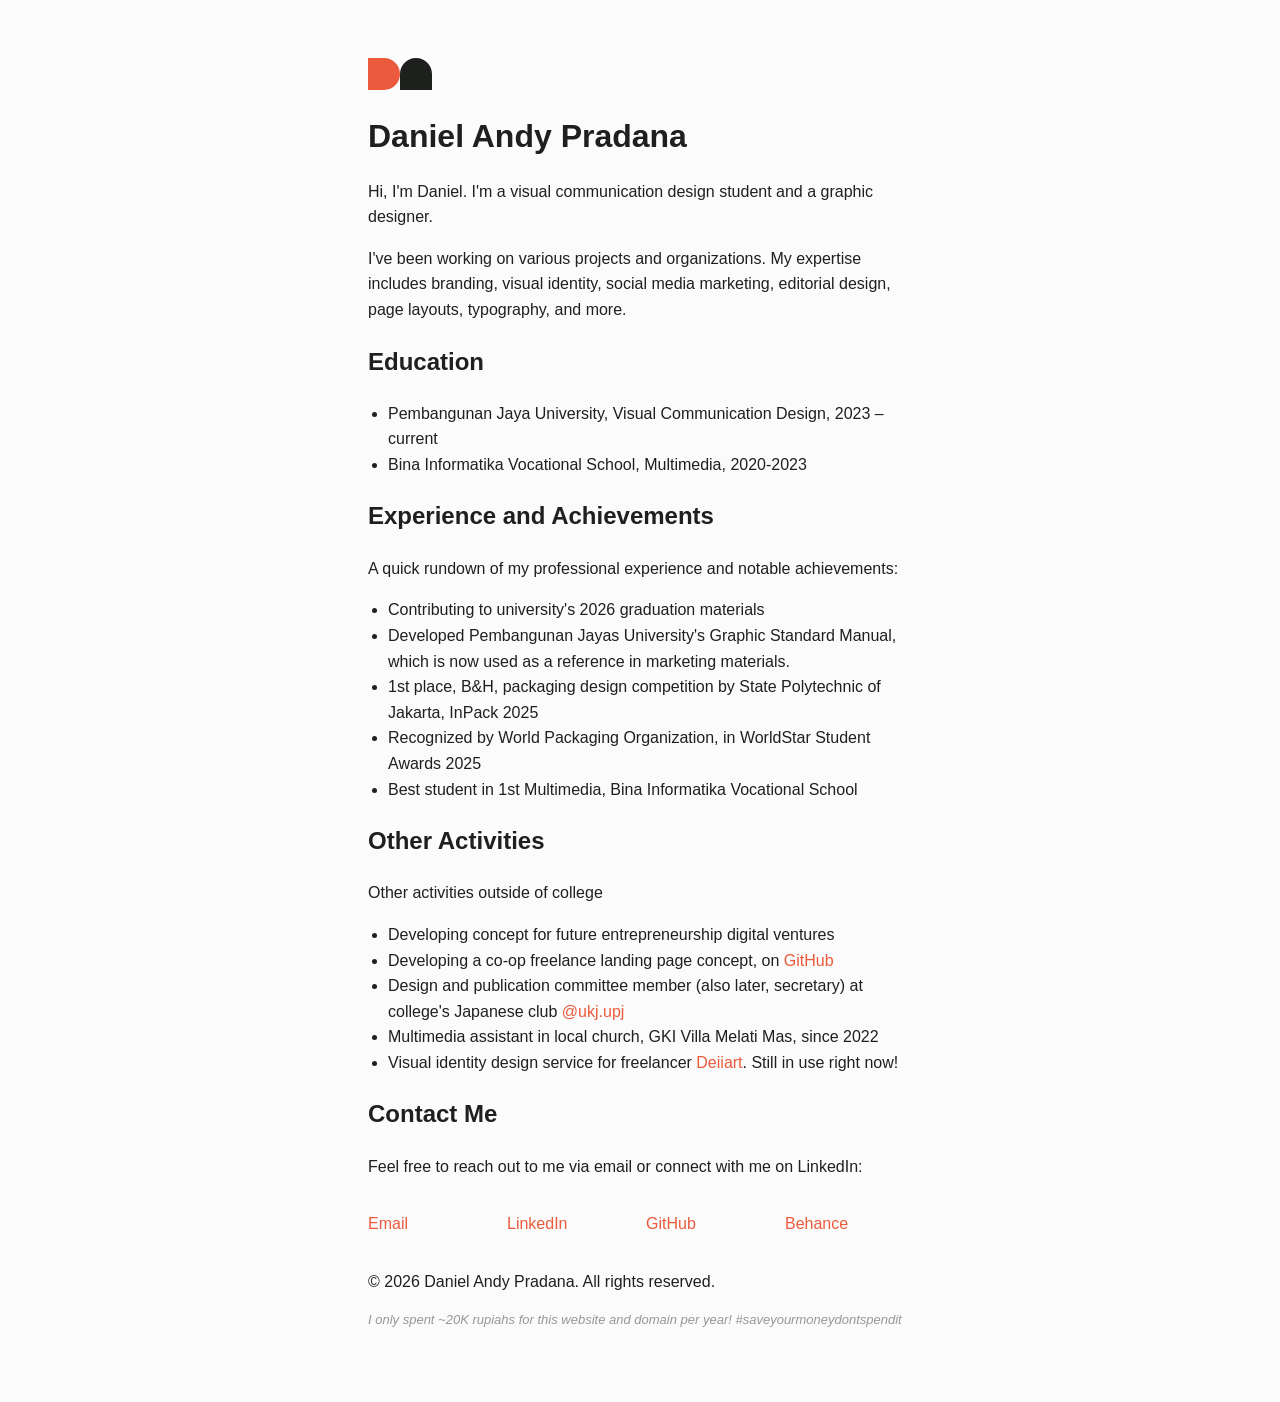
==== index.html @ 3da4eabd "Fix icon" ====
<!DOCTYPE html>
<html lang="en">
<head>
    <meta charset="UTF-8">
    <meta name="viewport" content="width=device-width, initial-scale=1.0">
    <title>Daniel Andy Pradana</title>
    <link rel="stylesheet" href="styles.css">
    <link rel="preconnect" href="fonts.upset.dev">
    <link href="https://fonts.upset.dev/css2?family=Inter:ital,opsz,wght@0,14..32,100..900;1,14..32,100..900&display=swap" rel="stylesheet">
    <link rel="icon" href="assets/Icon-circle-white-colored.svg" type="image/svg+xml">
</head>
<body>
    <header>
        <img src="assets/Minimal-colored.svg" class="logo logo-colored" alt="Logo">
        <img src="assets/Minimal-white.svg" class="logo logo-white" alt="Logo">
        <h1>Daniel Andy Pradana</h1>
        <p>Hi, I'm Daniel. I'm a visual communication design student and a graphic designer.</p>
        <p>I've been working on various projects and organizations. My expertise includes branding, visual identity, social media marketing, editorial design, page layouts, typography, and more.</p>
    </header>
  <main>
    <section id="education">
        <h2>Education</h2>
        <ul>
            <li>Pembangunan Jaya University, Visual Communication Design, 2023 – current</li>
            <li>Bina Informatika Vocational School, Multimedia, 2020-2023</li>
        </ul>
    </section>
    <section id="experience">
        <h2>Experience and Achievements</h2>
        <p>A quick rundown of my professional experience and notable achievements:</p>
        <ul>
            <li>Contributing to university's 2026 graduation materials</li>
            <li>Developed Pembangunan Jayas University's Graphic Standard Manual, which is now used as a reference in marketing materials.</li>
            <li>1st place, B&H, packaging design competition by State Polytechnic of Jakarta, InPack 2025</li>
            <li>Recognized by World Packaging Organization, in WorldStar Student Awards 2025</li>
            <li>Best student in 1st Multimedia, Bina Informatika Vocational School</li>
        </ul>
    </section>
    <section id="other-activities">
        <h2>Other Activities</h2>
        <p>Other activities outside of college</p>
        <ul>
            <li>Developing concept for future entrepreneurship digital ventures</li>
            <li>Developing a co-op freelance landing page concept, on <a href="https://github.com/danielandy/deiiart" target="_blank">GitHub</a></li>
            <li>Design and publication committee member (also later, secretary) at college's Japanese club <a href="https://instagram.com/ukj.upj" target="_blank">@ukj.upj</a></li>
            <li>Multimedia assistant in local church, GKI Villa Melati Mas, since 2022</li>
            <li>Visual identity design service for freelancer <a href="https://deiiart.cardd.co" target="_blank">Deiiart</a>. Still in use right now!</li>
        </ul>
    </section>
    <section id="contact">
        <h2>Contact Me</h2>
            <p>Feel free to reach out to me via email or connect with me on LinkedIn:</p>
            <div class="contact-links">
                <div id="email">
                    <p><a href="mailto:danielandy950@gmail.com">Email</a></p>
                </div>
                <div id="linkedin">
                    <p><a href="https://www.linkedin.com/in/danielanpra" target="_blank">LinkedIn</a></p>
                </div>
                <div id="github">
                    <p><a href="https://github.com/danielandy" target="_blank">GitHub</a></p>
                </div>
                <div id="Behance">
                    <p><a href="https://www.behance.net/danielpradana" target="_blank">Behance</a></p>
                </div>
            </div>
    </section>
    <footer>
        <p>&copy; 2026 Daniel Andy Pradana. All rights reserved.</p>
        <p style="font-style: italic; opacity: 45%; font-size: small;">I only spent ~20K rupiahs for this website and domain per year! #saveyourmoneydontspendit</p>
    </footer>
</body>
</html>
---- styles.css ----
html {
    max-width: 600px;
    margin: 30px auto;
    align-self: center;
    background-color: #fbfbfb;
    color: #1e201e
}

.logo {
    display: flex;
    max-height: 2rem;
    width: auto;}

header h1 {
    font-size: 2rem;
    margin-bottom: 0.5rem;
}
    
@media (prefers-color-scheme: light) {
    html {
        background-color: #fbfbfb;
        color: #1e201e
    }

    html h1, html h2, html h3 {
        color: #1e201e
    }

    .logo-colored {
        display: flex
    }

    .logo-white {
        display: none
    }
}

@media (prefers-color-scheme: dark) {
    html {
        background-color: #1e201e;
        color: #fbfbfb
    }

    html h1, html h2, html h3 {
        color: #fbfbfb
    }

    .logo-colored {
        display: none
    }

    .logo-white {
    display: flex

}
}
body {
    font-family: "Inter", "Helvetica Neue", Helvetica, Arial, sans-serif;
    line-height: 1.6;
    padding: 20px;
}
h1, h2, h3 {
    color: #333;
}
a {
    color: #eb5a3c;
    text-decoration: none;
}
a:hover {
    text-decoration: underline;
    color: #fbfbfb;
}

ul {
    list-style-type: disc;
    padding-left: 20px;
}  

.contact-links {
    display: grid; 
    gap: 0.75rem; 
    grid-template-columns: repeat(auto-fit, minmax(60px, 1fr));
}
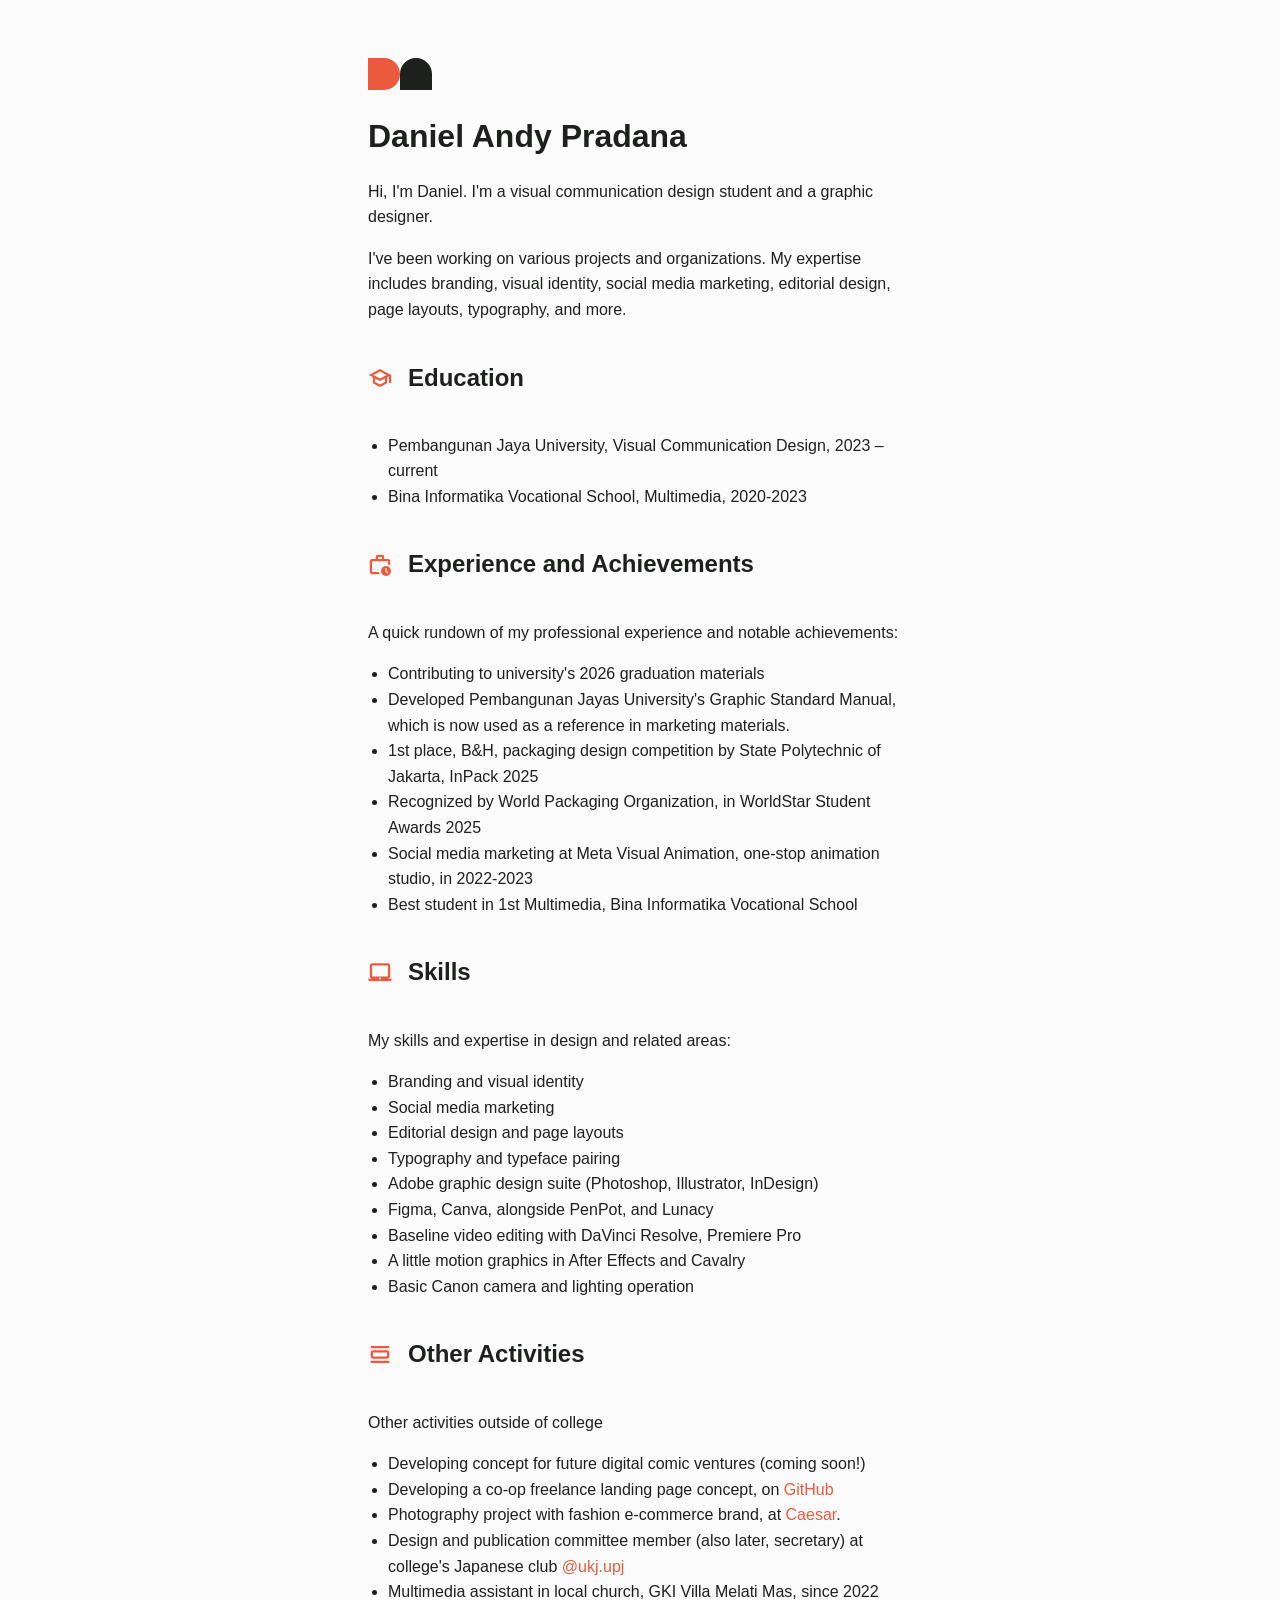
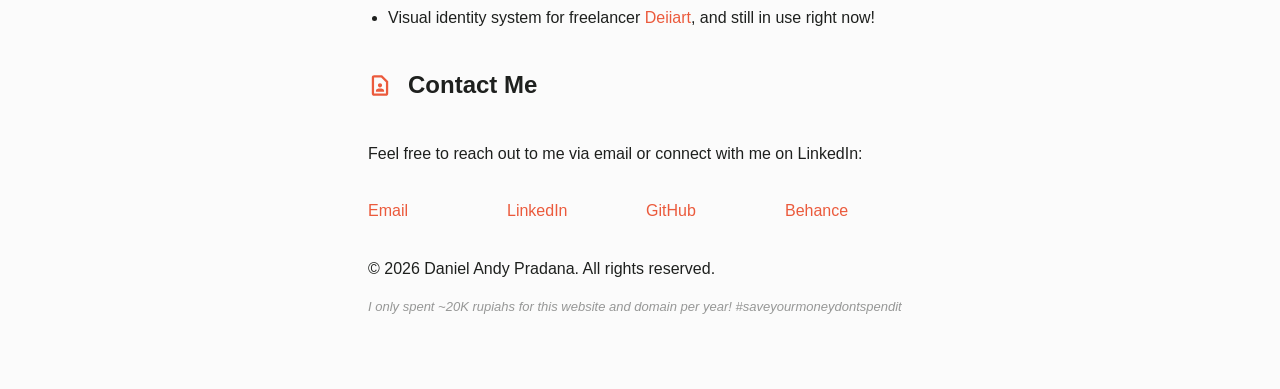
==== commit 5771545d: "add icons and skill sections" ====
--- a/index.html
+++ b/index.html
@@ -19,41 +19,73 @@
     </header>
   <main>
     <section id="education">
-        <h2>Education</h2>
+        <div class="section-header">
+            <img src="assets/icons/school.svg" alt="Education Icon" class="icon">  
+            <h2>Education</h2>
+        </div>
         <ul>
             <li>Pembangunan Jaya University, Visual Communication Design, 2023 – current</li>
             <li>Bina Informatika Vocational School, Multimedia, 2020-2023</li>
         </ul>
     </section>
     <section id="experience">
-        <h2>Experience and Achievements</h2>
+        <div class="section-header">
+            <img src="assets/icons/work_history.svg" alt="Experience Icon" class="icon">
+            <h2>Experience and Achievements</h2>
+        </div>
         <p>A quick rundown of my professional experience and notable achievements:</p>
         <ul>
             <li>Contributing to university's 2026 graduation materials</li>
             <li>Developed Pembangunan Jayas University's Graphic Standard Manual, which is now used as a reference in marketing materials.</li>
             <li>1st place, B&H, packaging design competition by State Polytechnic of Jakarta, InPack 2025</li>
             <li>Recognized by World Packaging Organization, in WorldStar Student Awards 2025</li>
+            <li>Social media marketing at Meta Visual Animation, one-stop animation studio, in 2022-2023</li>
             <li>Best student in 1st Multimedia, Bina Informatika Vocational School</li>
         </ul>
     </section>
+    <section id="skills">
+        <div class="section-header">
+            <img src="assets/icons/laptop_mac.svg" alt="Skills Icon" class="icon">
+            <h2>Skills</h2>
+        </div>
+        <p>My skills and expertise in design and related areas:</p>
+        <ul>
+            <li>Branding and visual identity</li>
+            <li>Social media marketing</li>
+            <li>Editorial design and page layouts</li>
+            <li>Typography and typeface pairing</li>
+            <li>Adobe graphic design suite (Photoshop, Illustrator, InDesign)</li>
+            <li>Figma, Canva, alongside PenPot, and Lunacy</li>
+            <li>Baseline video editing with DaVinci Resolve, Premiere Pro</li>
+            <li>A little motion graphics in After Effects and Cavalry</li>
+            <li>Basic Canon camera and lighting operation</li>
+        </ul>
+    </section>
     <section id="other-activities">
-        <h2>Other Activities</h2>
+        <div class="section-header">
+            <img src="assets/icons/view_day.svg" alt="Other Activities Icon" class="icon">
+            <h2>Other Activities</h2>
+        </div>
         <p>Other activities outside of college</p>
         <ul>
-            <li>Developing concept for future entrepreneurship digital ventures</li>
+            <li>Developing concept for future digital comic ventures (coming soon!)</li>
             <li>Developing a co-op freelance landing page concept, on <a href="https://github.com/danielandy/deiiart" target="_blank">GitHub</a></li>
+            <li>Photography project with fashion e-commerce brand, at <a href="https://www.linkedin.com/company/agencycaesar" target="_blank">Caesar</a>.</li>
             <li>Design and publication committee member (also later, secretary) at college's Japanese club <a href="https://instagram.com/ukj.upj" target="_blank">@ukj.upj</a></li>
             <li>Multimedia assistant in local church, GKI Villa Melati Mas, since 2022</li>
-            <li>Visual identity design service for freelancer <a href="https://deiiart.cardd.co" target="_blank">Deiiart</a>. Still in use right now!</li>
+            <li>Visual identity system for freelancer <a href="https://deiiart.cardd.co" target="_blank">Deiiart</a>, and still in use right now!</li>
         </ul>
     </section>
     <section id="contact">
-        <h2>Contact Me</h2>
-            <p>Feel free to reach out to me via email or connect with me on LinkedIn:</p>
-            <div class="contact-links">
-                <div id="email">
-                    <p><a href="mailto:danielandy950@gmail.com">Email</a></p>
-                </div>
+        <div class="section-header">
+            <img src="assets/icons/contact_page.svg" alt="Contact Icon" class="icon">
+            <h2>Contact Me</h2>
+        </div>
+        <p>Feel free to reach out to me via email or connect with me on LinkedIn:</p>
+        <div class="contact-links">
+            <div id="email">
+                <p><a href="mailto:danielandy950@gmail.com">Email</a></p>
+            </div>
                 <div id="linkedin">
                     <p><a href="https://www.linkedin.com/in/danielanpra" target="_blank">LinkedIn</a></p>
                 </div>
--- a/styles.css
+++ b/styles.css
@@ -14,6 +14,11 @@
 header h1 {
     font-size: 2rem;
     margin-bottom: 0.5rem;
+}
+
+.section-header {
+    display: flex;
+    gap: 1rem;
 }
     
 @media (prefers-color-scheme: light) {
@@ -68,7 +73,6 @@
 }
 a:hover {
     text-decoration: underline;
-    color: #fbfbfb;
 }
 
 ul {
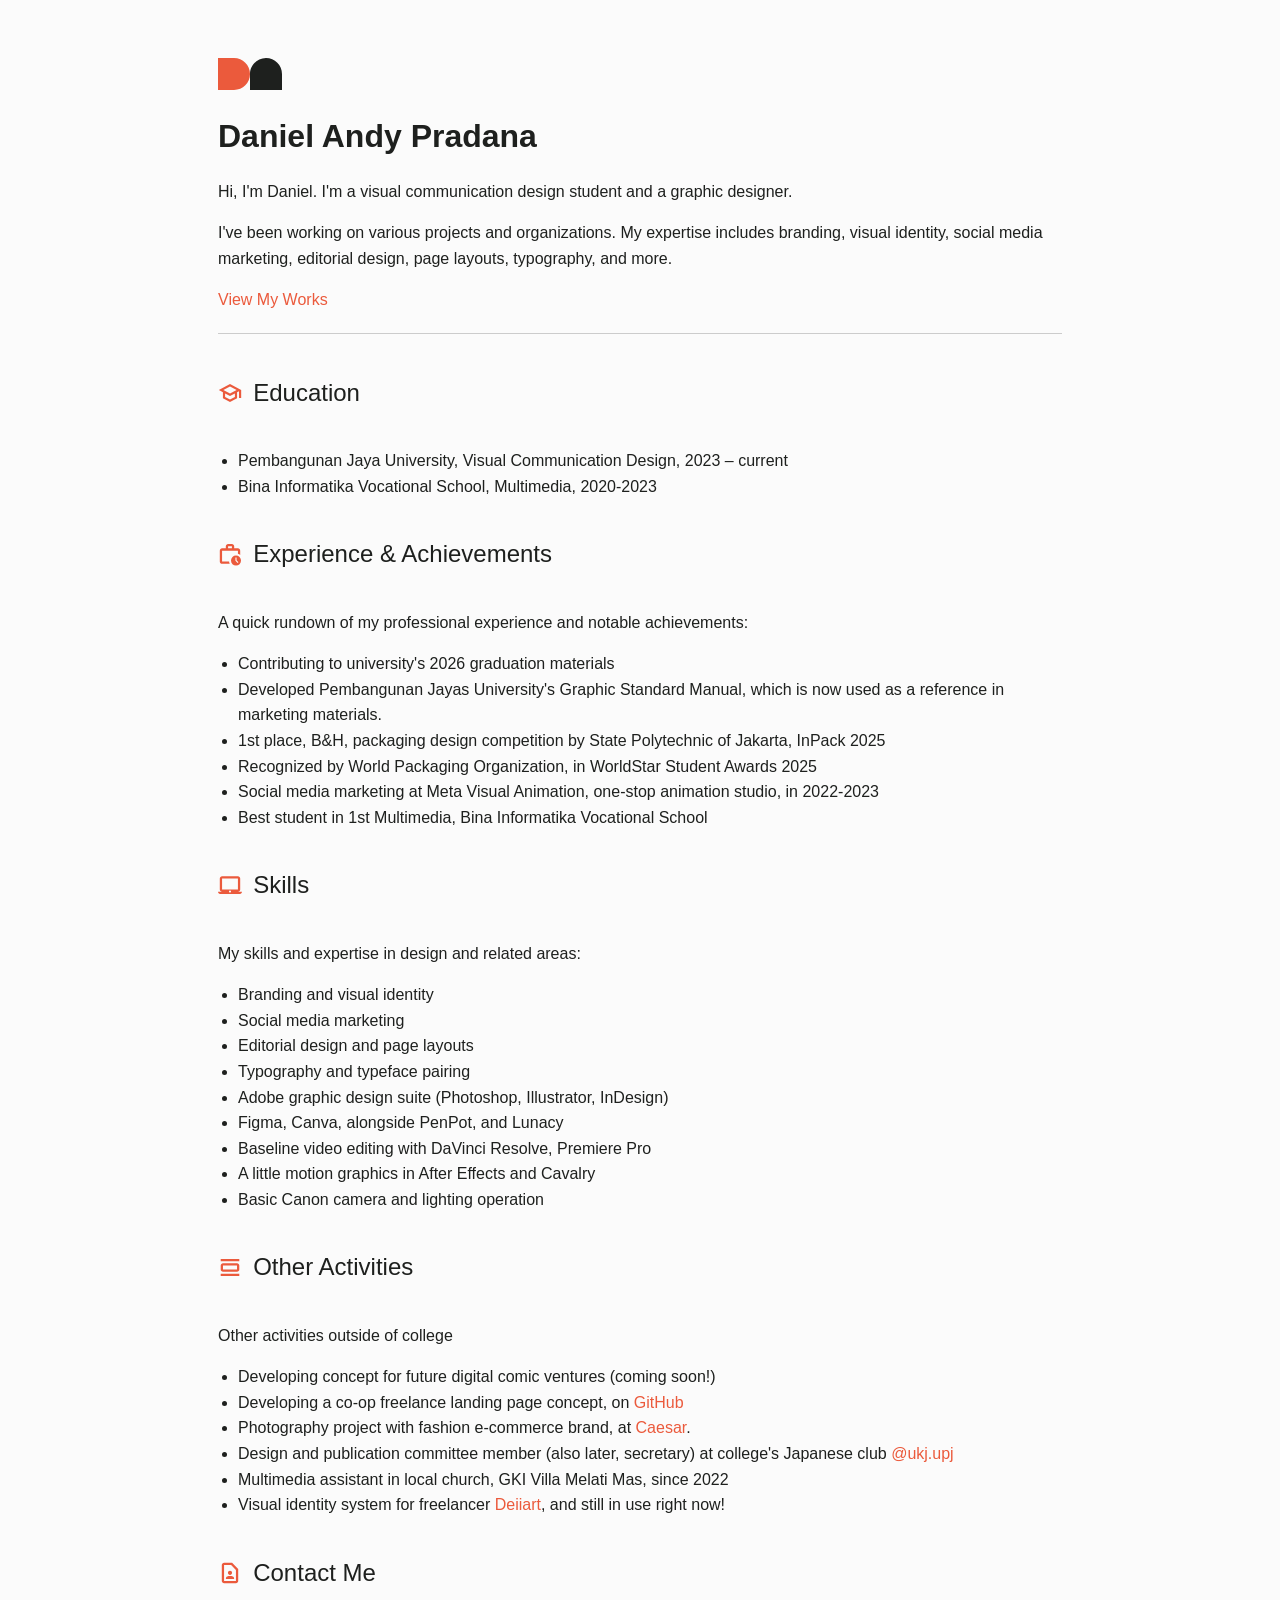
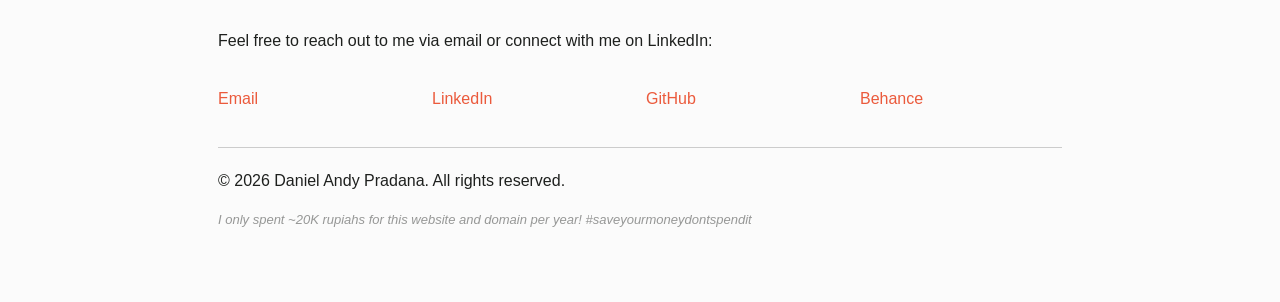
==== commit ad062461: "Major update, adding quick portfolio page" ====
--- a/index.html
+++ b/index.html
@@ -17,7 +17,11 @@
         <p>Hi, I'm Daniel. I'm a visual communication design student and a graphic designer.</p>
         <p>I've been working on various projects and organizations. My expertise includes branding, visual identity, social media marketing, editorial design, page layouts, typography, and more.</p>
     </header>
-  <main>
+    <div>
+        <a href="design-works.html" class="button">View My Works</a>
+    </div>
+    <hr>
+  <main class="main-content">
     <section id="education">
         <div class="section-header">
             <img src="assets/icons/school.svg" alt="Education Icon" class="icon">  
@@ -31,7 +35,7 @@
     <section id="experience">
         <div class="section-header">
             <img src="assets/icons/work_history.svg" alt="Experience Icon" class="icon">
-            <h2>Experience and Achievements</h2>
+            <h2>Experience & Achievements</h2>
         </div>
         <p>A quick rundown of my professional experience and notable achievements:</p>
         <ul>
@@ -97,9 +101,19 @@
                 </div>
             </div>
     </section>
+    <hr>
     <footer>
         <p>&copy; 2026 Daniel Andy Pradana. All rights reserved.</p>
         <p style="font-style: italic; opacity: 45%; font-size: small;">I only spent ~20K rupiahs for this website and domain per year! #saveyourmoneydontspendit</p>
     </footer>
+    <script>
+        // Smooth scroll to top ahaha
+        document.querySelector('a[href="#header"]').addEventListener('click', function(e) {
+            e.preventDefault();
+            window.scrollTo({ top: 0, behavior: 'smooth' });
+        });
+        // Can't click lol? 
+        document.addEventListener('contextmenu', e => e.preventDefault());
+    </script>
 </body>
 </html>
--- a/styles.css
+++ b/styles.css
@@ -1,9 +1,23 @@
 html {
-    max-width: 600px;
+    max-width: 900px;
     margin: 30px auto;
     align-self: center;
     background-color: #fbfbfb;
     color: #1e201e
+}
+
+hr {
+    border: none;
+    border-top: 1px solid #ccc;
+    margin: 20px 0;
+}
+
+@media (prefers-color-scheme: dark) {
+    hr {    
+        border: none;
+        border-top: 1px solid #fbfbfb;
+         margin: 20px 0;
+        }
 }
 
 .logo {
@@ -18,7 +32,12 @@
 
 .section-header {
     display: flex;
-    gap: 1rem;
+    gap: 0.7rem;
+}
+
+section h2 {
+    font-size: 1.5rem;
+    font-weight: 500;
 }
     
 @media (prefers-color-scheme: light) {
@@ -64,6 +83,54 @@
     line-height: 1.6;
     padding: 20px;
 }
+
+
+.bold {
+    font-weight: 600;
+}
+
+
+/*
+.main-content p, .main-content li {
+    font-weight: 200;
+}
+*/
+
+
+.portfolio-desc {
+    margin-left: 30vw;
+}
+
+@media (max-width: 768px) {
+    .portfolio-desc {
+        margin-left: 0;
+    }
+}
+
+.design-works {
+    display: grid;
+    gap: 2rem;
+}
+
+/*
+
+.design-works section {
+    border: 1px solid #ccc;
+    padding: 1rem;
+    border-radius: 15px;
+}   
+
+*/
+
+.design-works h2 {
+    font-size: 1rem;
+    margin-bottom: 0.5rem;
+}
+
+.design-works p {
+    font-weight: 200;
+}
+
 h1, h2, h3 {
     color: #333;
 }
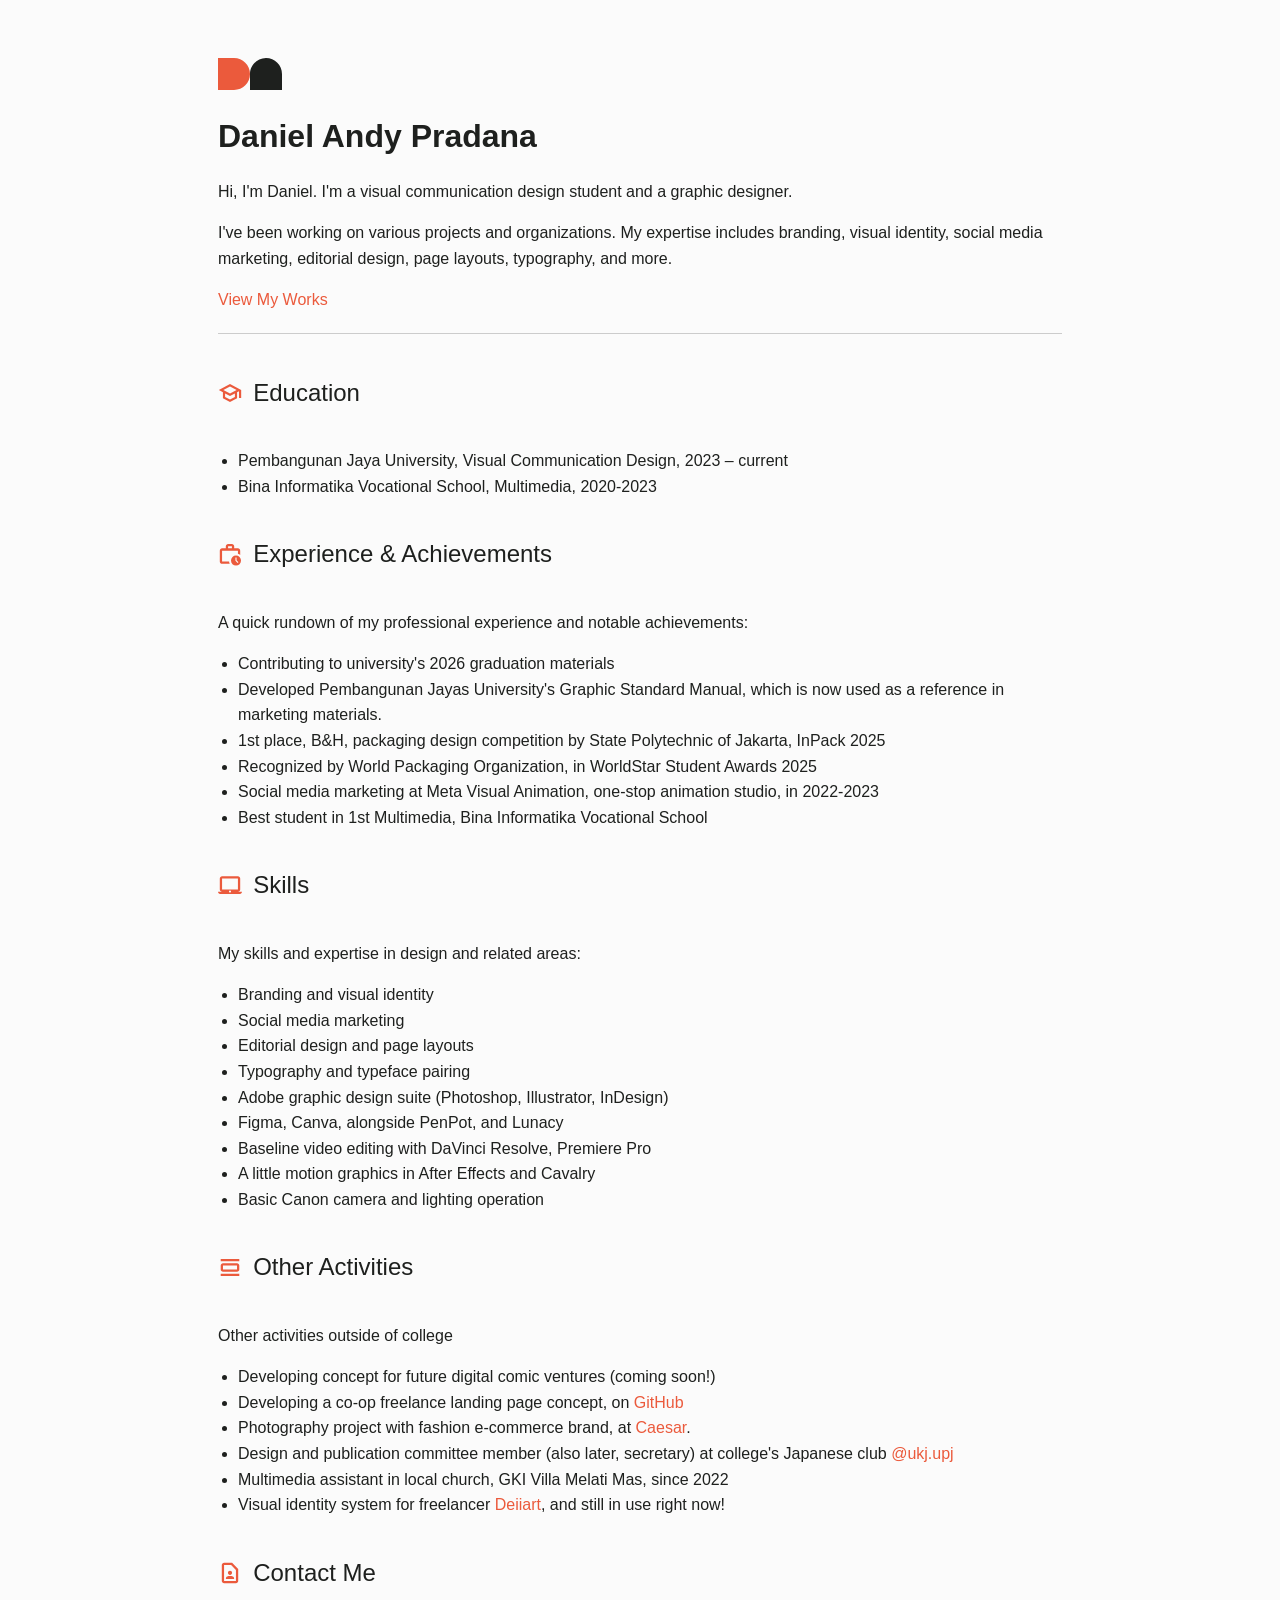
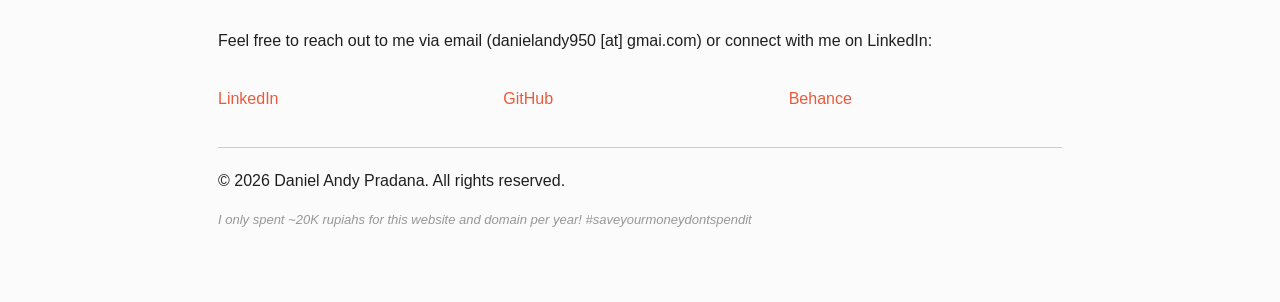
==== commit 88878fc9: "Remove email because Google has index this page" ====
--- a/index.html
+++ b/index.html
@@ -3,6 +3,14 @@
 <head>
     <meta charset="UTF-8">
     <meta name="viewport" content="width=device-width, initial-scale=1.0">
+    <meta name="description" content="Hi, I'm Daniel Andy Pradana, a visual communication design student and graphic designer. Explore my education, experience, skills, and other activities. Connect with me via email or LinkedIn.">
+    <meta name="keywords" content="Daniel Andy Pradana, visual communication design, graphic designer, branding, visual identity, social media marketing, editorial design, page layouts, typography, Adobe Photoshop, Adobe Illustrator, Adobe InDesign, Figma, Canva, PenPot, Lunacy, DaVinci Resolve, Premiere Pro, After Effects, Cavalry">
+    <meta name="author" content="Daniel Andy Pradana">
+    <meta name="robots" content="index, follow">
+    <meta property="og:title" content="Daniel Andy Pradana">
+    <meta property="og:description" content="Hi, I'm Daniel Andy Pradana, a visual communication design student and graphic designer. Explore my education, experience, skills, and other activities. Connect with me via email or LinkedIn.">
+    <meta property="og:image" content="assets/Icon-circle-white-colored.svg">
+    <meta property="og:url" content="https://danielandy.my.id">
     <title>Daniel Andy Pradana</title>
     <link rel="stylesheet" href="styles.css">
     <link rel="preconnect" href="fonts.upset.dev">
@@ -17,11 +25,13 @@
         <p>Hi, I'm Daniel. I'm a visual communication design student and a graphic designer.</p>
         <p>I've been working on various projects and organizations. My expertise includes branding, visual identity, social media marketing, editorial design, page layouts, typography, and more.</p>
     </header>
+
     <div>
         <a href="design-works.html" class="button">View My Works</a>
     </div>
     <hr>
-  <main class="main-content">
+    
+    <main class="main-content">
     <section id="education">
         <div class="section-header">
             <img src="assets/icons/school.svg" alt="Education Icon" class="icon">  
@@ -85,11 +95,8 @@
             <img src="assets/icons/contact_page.svg" alt="Contact Icon" class="icon">
             <h2>Contact Me</h2>
         </div>
-        <p>Feel free to reach out to me via email or connect with me on LinkedIn:</p>
+        <p>Feel free to reach out to me via email (danielandy950 [at] gmai.com) or connect with me on LinkedIn:</p>
         <div class="contact-links">
-            <div id="email">
-                <p><a href="mailto:danielandy950@gmail.com">Email</a></p>
-            </div>
                 <div id="linkedin">
                     <p><a href="https://www.linkedin.com/in/danielanpra" target="_blank">LinkedIn</a></p>
                 </div>
@@ -102,6 +109,7 @@
             </div>
     </section>
     <hr>
+    </main>
     <footer>
         <p>&copy; 2026 Daniel Andy Pradana. All rights reserved.</p>
         <p style="font-style: italic; opacity: 45%; font-size: small;">I only spent ~20K rupiahs for this website and domain per year! #saveyourmoneydontspendit</p>
--- a/styles.css
+++ b/styles.css
@@ -16,7 +16,7 @@
     hr {    
         border: none;
         border-top: 1px solid #fbfbfb;
-         margin: 20px 0;
+        margin: 20px 0;
         }
 }
 
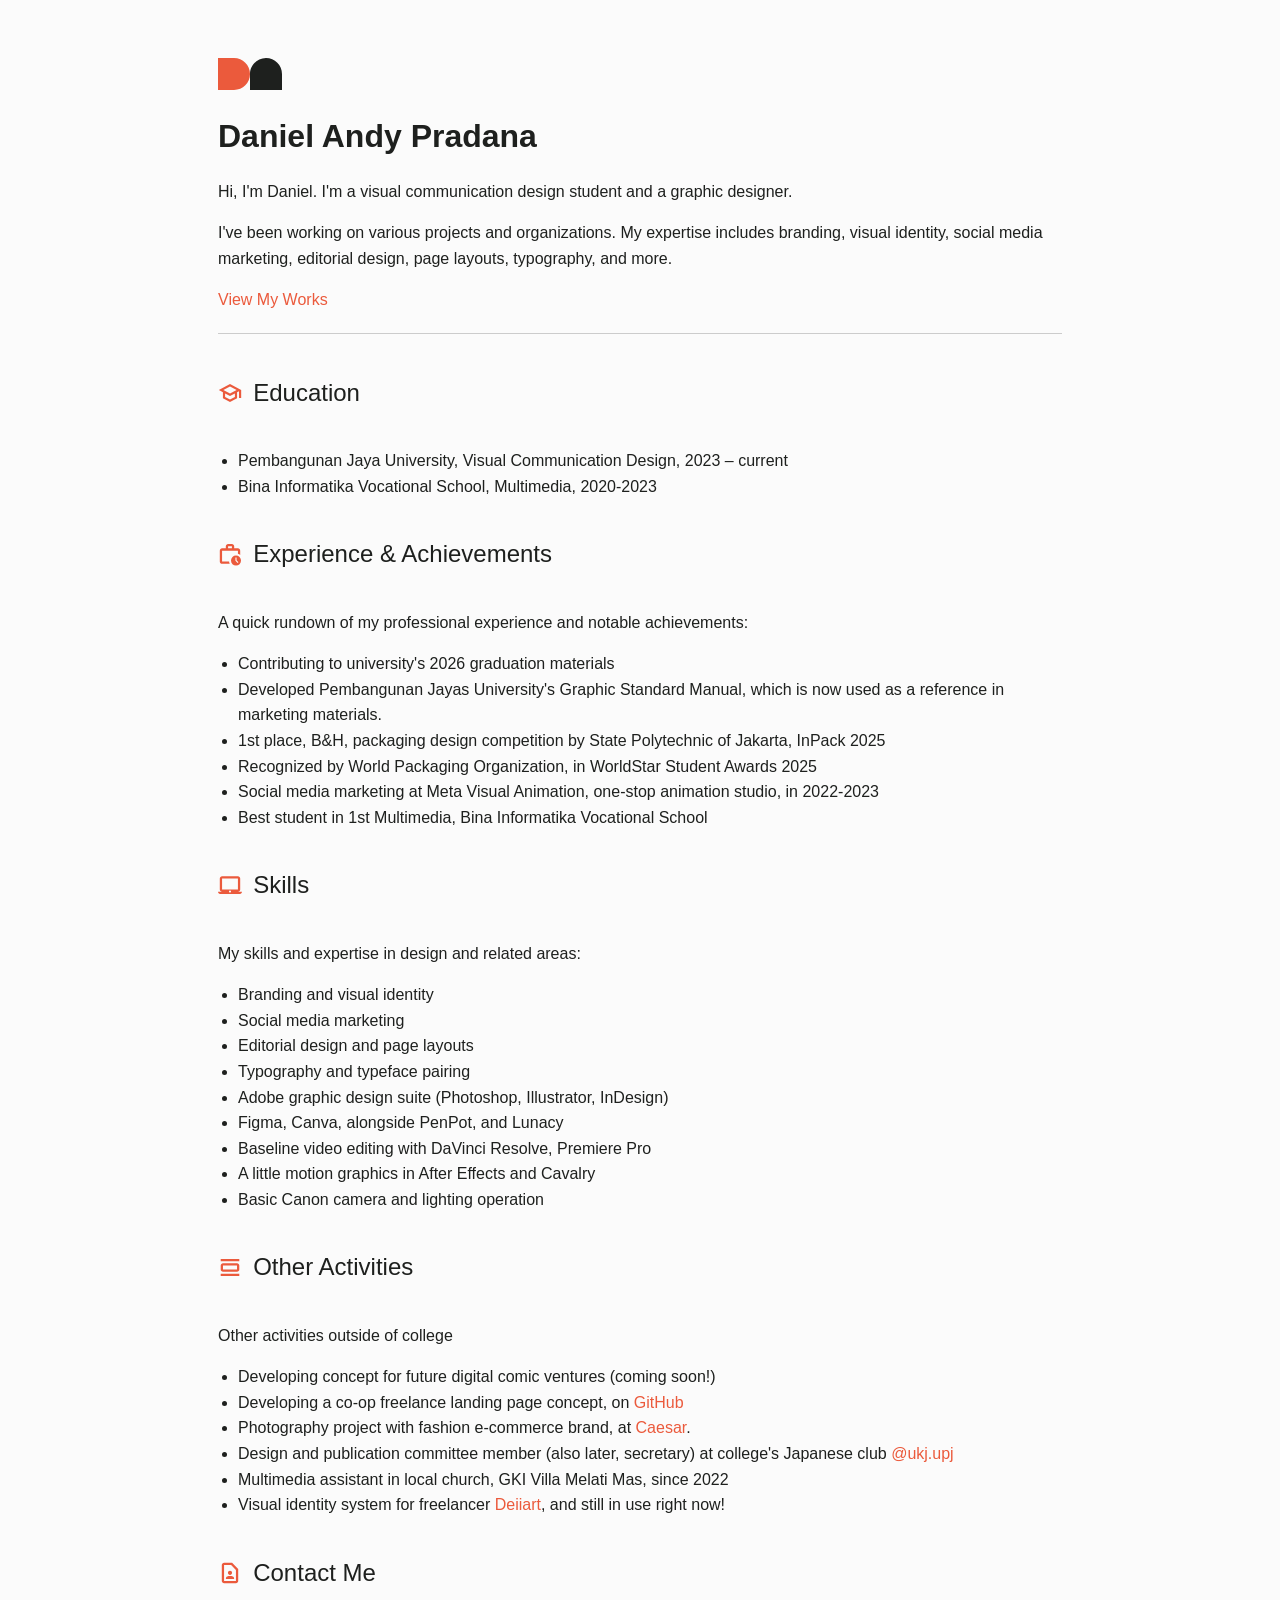
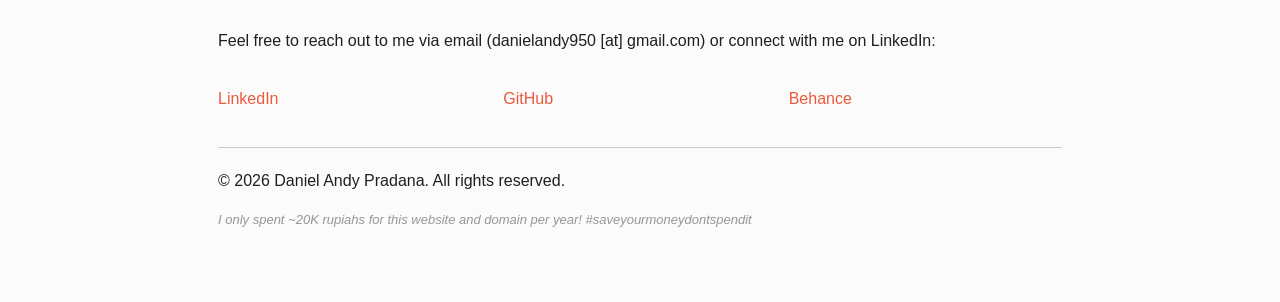
==== commit 5d305678: "Fix typo" ====
--- a/index.html
+++ b/index.html
@@ -95,7 +95,7 @@
             <img src="assets/icons/contact_page.svg" alt="Contact Icon" class="icon">
             <h2>Contact Me</h2>
         </div>
-        <p>Feel free to reach out to me via email (danielandy950 [at] gmai.com) or connect with me on LinkedIn:</p>
+        <p>Feel free to reach out to me via email (danielandy950 [at] gmail.com) or connect with me on LinkedIn:</p>
         <div class="contact-links">
                 <div id="linkedin">
                     <p><a href="https://www.linkedin.com/in/danielanpra" target="_blank">LinkedIn</a></p>
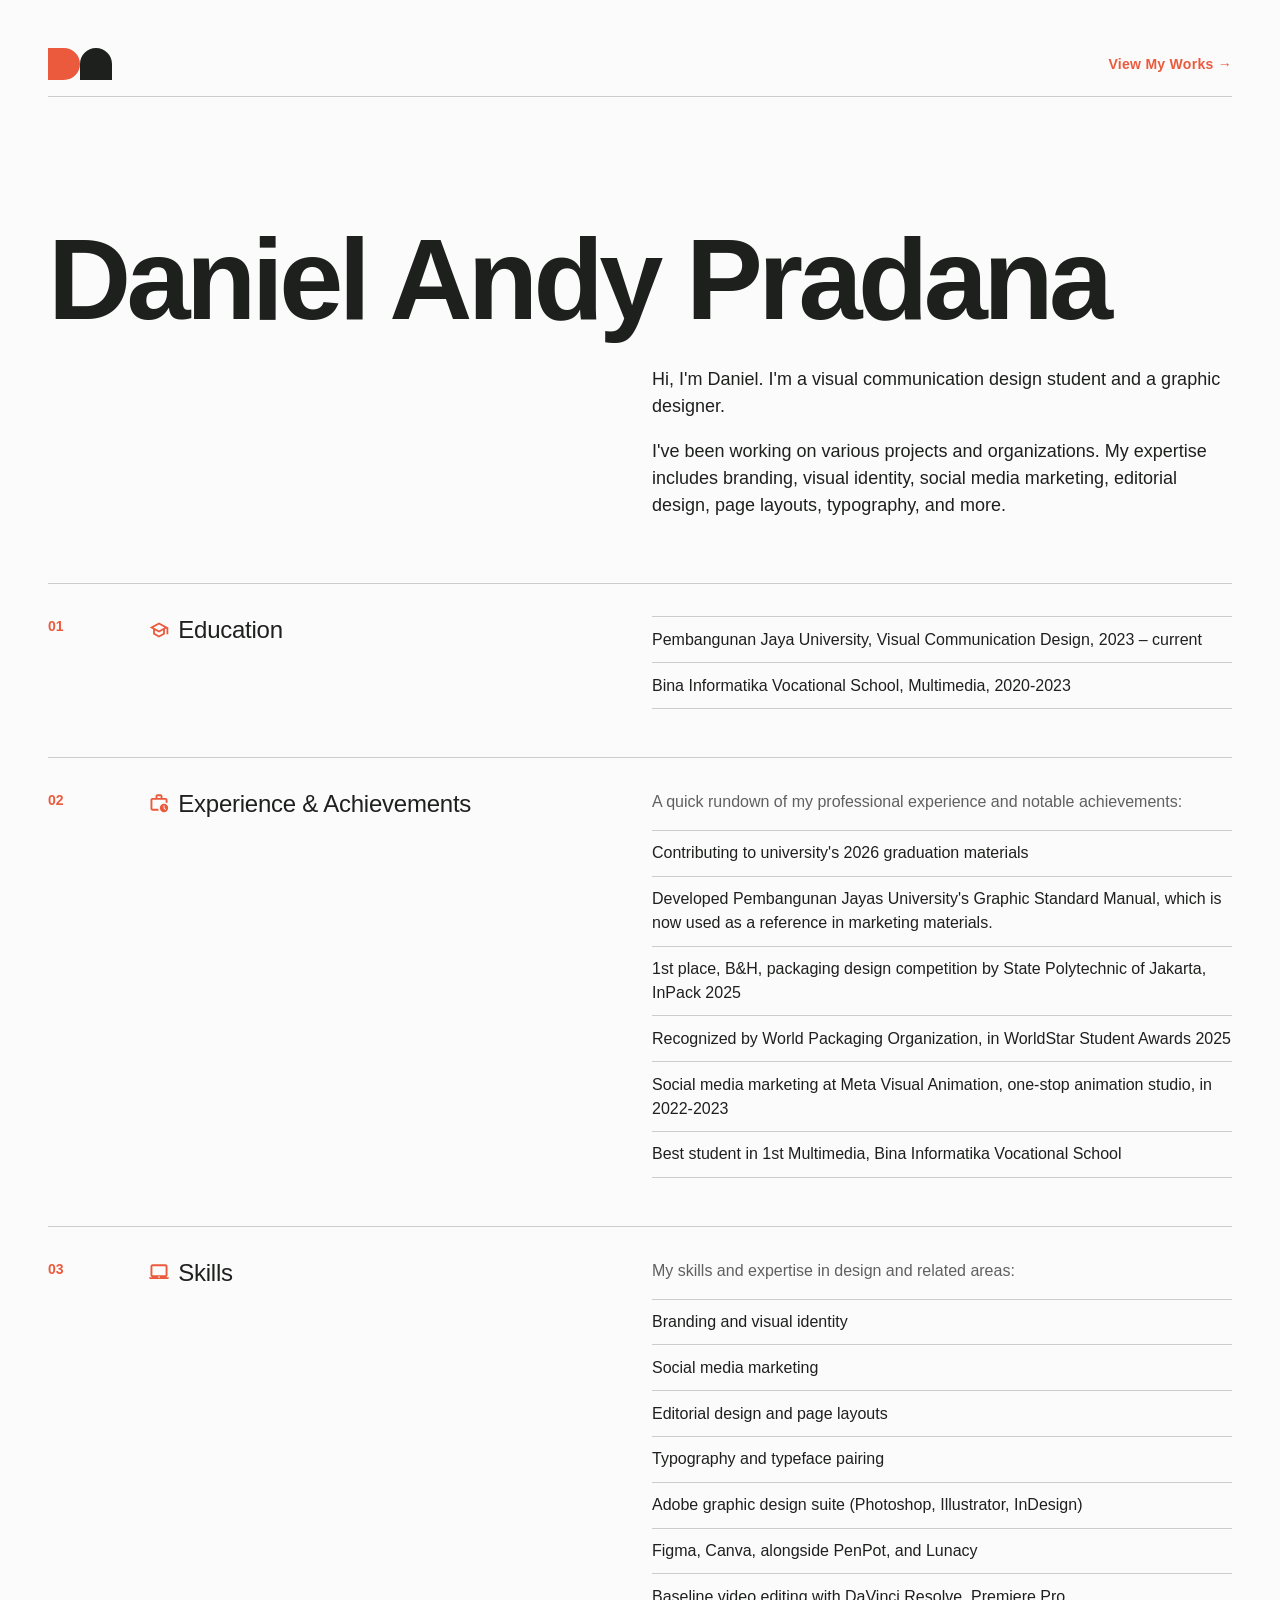
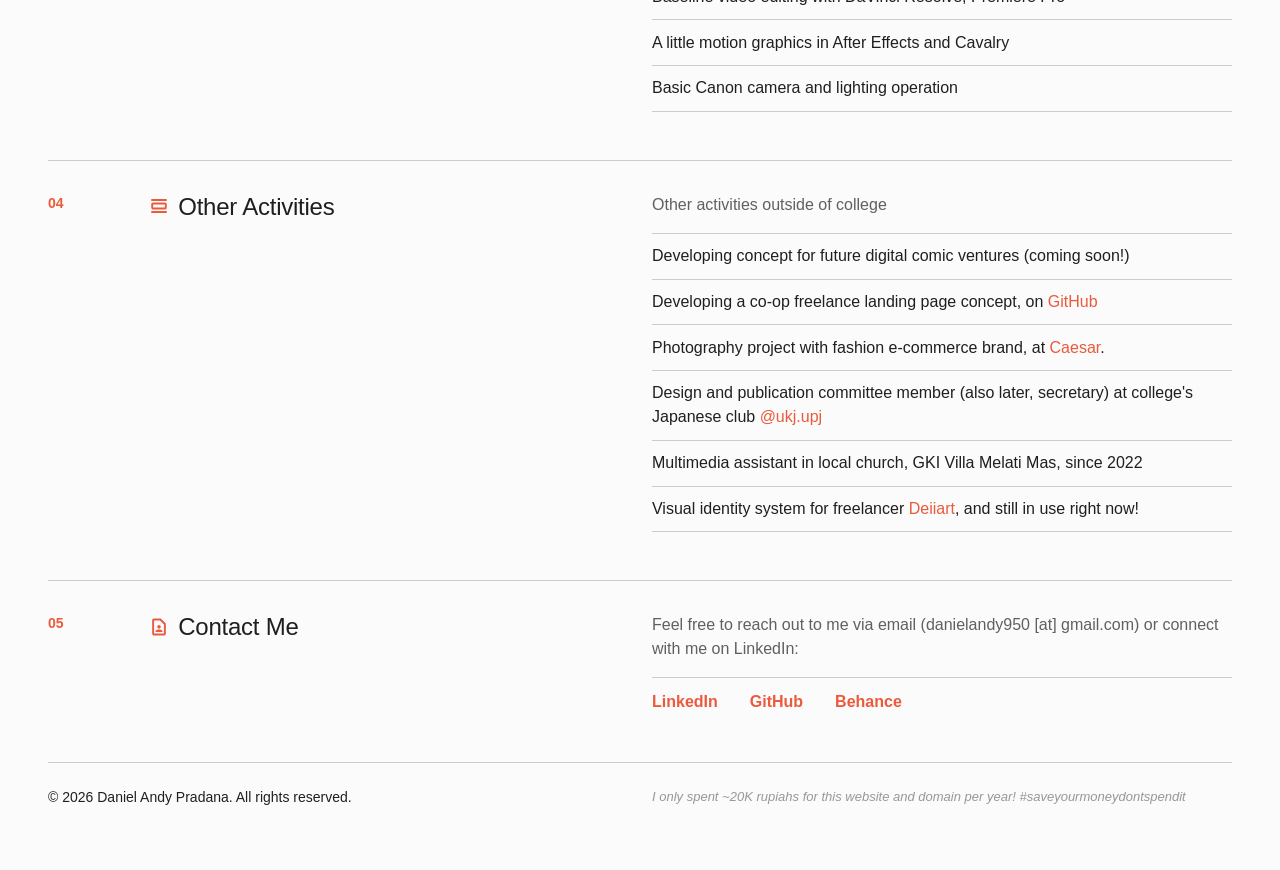
==== commit 0b84845e: "Redesign layout in Swiss style Move both pages onto a 12-column grid with numbered sections, hairlin" ====
--- a/index.html
+++ b/index.html
@@ -18,85 +18,103 @@
     <link rel="icon" href="assets/Icon-circle-white-colored.svg" type="image/svg+xml">
 </head>
 <body>
-    <header>
-        <img src="assets/Minimal-colored.svg" class="logo logo-colored" alt="Logo">
-        <img src="assets/Minimal-white.svg" class="logo logo-white" alt="Logo">
-        <h1>Daniel Andy Pradana</h1>
-        <p>Hi, I'm Daniel. I'm a visual communication design student and a graphic designer.</p>
-        <p>I've been working on various projects and organizations. My expertise includes branding, visual identity, social media marketing, editorial design, page layouts, typography, and more.</p>
+    <header id="header">
+        <div class="topbar">
+            <div>
+                <img src="assets/Minimal-colored.svg" class="logo logo-colored" alt="Logo">
+                <img src="assets/Minimal-white.svg" class="logo logo-white" alt="Logo">
+            </div>
+            <a href="design-works.html" class="button">View My Works</a>
+        </div>
+        <div class="hero grid">
+            <h1>Daniel Andy Pradana</h1>
+            <div class="hero-text">
+                <p>Hi, I'm Daniel. I'm a visual communication design student and a graphic designer.</p>
+                <p>I've been working on various projects and organizations. My expertise includes branding, visual identity, social media marketing, editorial design, page layouts, typography, and more.</p>
+            </div>
+        </div>
     </header>
 
-    <div>
-        <a href="design-works.html" class="button">View My Works</a>
-    </div>
-    <hr>
-    
     <main class="main-content">
-    <section id="education">
+    <section id="education" class="section grid">
+        <span class="section-index">01</span>
         <div class="section-header">
-            <img src="assets/icons/school.svg" alt="Education Icon" class="icon">  
+            <img src="assets/icons/school.svg" alt="Education Icon" class="icon">
             <h2>Education</h2>
         </div>
-        <ul>
-            <li>Pembangunan Jaya University, Visual Communication Design, 2023 – current</li>
-            <li>Bina Informatika Vocational School, Multimedia, 2020-2023</li>
-        </ul>
+        <div class="section-body">
+            <ul>
+                <li>Pembangunan Jaya University, Visual Communication Design, 2023 – current</li>
+                <li>Bina Informatika Vocational School, Multimedia, 2020-2023</li>
+            </ul>
+        </div>
     </section>
-    <section id="experience">
+    <section id="experience" class="section grid">
+        <span class="section-index">02</span>
         <div class="section-header">
             <img src="assets/icons/work_history.svg" alt="Experience Icon" class="icon">
             <h2>Experience & Achievements</h2>
         </div>
-        <p>A quick rundown of my professional experience and notable achievements:</p>
-        <ul>
-            <li>Contributing to university's 2026 graduation materials</li>
-            <li>Developed Pembangunan Jayas University's Graphic Standard Manual, which is now used as a reference in marketing materials.</li>
-            <li>1st place, B&H, packaging design competition by State Polytechnic of Jakarta, InPack 2025</li>
-            <li>Recognized by World Packaging Organization, in WorldStar Student Awards 2025</li>
-            <li>Social media marketing at Meta Visual Animation, one-stop animation studio, in 2022-2023</li>
-            <li>Best student in 1st Multimedia, Bina Informatika Vocational School</li>
-        </ul>
+        <div class="section-body">
+            <p>A quick rundown of my professional experience and notable achievements:</p>
+            <ul>
+                <li>Contributing to university's 2026 graduation materials</li>
+                <li>Developed Pembangunan Jayas University's Graphic Standard Manual, which is now used as a reference in marketing materials.</li>
+                <li>1st place, B&H, packaging design competition by State Polytechnic of Jakarta, InPack 2025</li>
+                <li>Recognized by World Packaging Organization, in WorldStar Student Awards 2025</li>
+                <li>Social media marketing at Meta Visual Animation, one-stop animation studio, in 2022-2023</li>
+                <li>Best student in 1st Multimedia, Bina Informatika Vocational School</li>
+            </ul>
+        </div>
     </section>
-    <section id="skills">
+    <section id="skills" class="section grid">
+        <span class="section-index">03</span>
         <div class="section-header">
             <img src="assets/icons/laptop_mac.svg" alt="Skills Icon" class="icon">
             <h2>Skills</h2>
         </div>
-        <p>My skills and expertise in design and related areas:</p>
-        <ul>
-            <li>Branding and visual identity</li>
-            <li>Social media marketing</li>
-            <li>Editorial design and page layouts</li>
-            <li>Typography and typeface pairing</li>
-            <li>Adobe graphic design suite (Photoshop, Illustrator, InDesign)</li>
-            <li>Figma, Canva, alongside PenPot, and Lunacy</li>
-            <li>Baseline video editing with DaVinci Resolve, Premiere Pro</li>
-            <li>A little motion graphics in After Effects and Cavalry</li>
-            <li>Basic Canon camera and lighting operation</li>
-        </ul>
+        <div class="section-body">
+            <p>My skills and expertise in design and related areas:</p>
+            <ul>
+                <li>Branding and visual identity</li>
+                <li>Social media marketing</li>
+                <li>Editorial design and page layouts</li>
+                <li>Typography and typeface pairing</li>
+                <li>Adobe graphic design suite (Photoshop, Illustrator, InDesign)</li>
+                <li>Figma, Canva, alongside PenPot, and Lunacy</li>
+                <li>Baseline video editing with DaVinci Resolve, Premiere Pro</li>
+                <li>A little motion graphics in After Effects and Cavalry</li>
+                <li>Basic Canon camera and lighting operation</li>
+            </ul>
+        </div>
     </section>
-    <section id="other-activities">
+    <section id="other-activities" class="section grid">
+        <span class="section-index">04</span>
         <div class="section-header">
             <img src="assets/icons/view_day.svg" alt="Other Activities Icon" class="icon">
             <h2>Other Activities</h2>
         </div>
-        <p>Other activities outside of college</p>
-        <ul>
-            <li>Developing concept for future digital comic ventures (coming soon!)</li>
-            <li>Developing a co-op freelance landing page concept, on <a href="https://github.com/danielandy/deiiart" target="_blank">GitHub</a></li>
-            <li>Photography project with fashion e-commerce brand, at <a href="https://www.linkedin.com/company/agencycaesar" target="_blank">Caesar</a>.</li>
-            <li>Design and publication committee member (also later, secretary) at college's Japanese club <a href="https://instagram.com/ukj.upj" target="_blank">@ukj.upj</a></li>
-            <li>Multimedia assistant in local church, GKI Villa Melati Mas, since 2022</li>
-            <li>Visual identity system for freelancer <a href="https://deiiart.cardd.co" target="_blank">Deiiart</a>, and still in use right now!</li>
-        </ul>
+        <div class="section-body">
+            <p>Other activities outside of college</p>
+            <ul>
+                <li>Developing concept for future digital comic ventures (coming soon!)</li>
+                <li>Developing a co-op freelance landing page concept, on <a href="https://github.com/danielandy/deiiart" target="_blank">GitHub</a></li>
+                <li>Photography project with fashion e-commerce brand, at <a href="https://www.linkedin.com/company/agencycaesar" target="_blank">Caesar</a>.</li>
+                <li>Design and publication committee member (also later, secretary) at college's Japanese club <a href="https://instagram.com/ukj.upj" target="_blank">@ukj.upj</a></li>
+                <li>Multimedia assistant in local church, GKI Villa Melati Mas, since 2022</li>
+                <li>Visual identity system for freelancer <a href="https://deiiart.cardd.co" target="_blank">Deiiart</a>, and still in use right now!</li>
+            </ul>
+        </div>
     </section>
-    <section id="contact">
+    <section id="contact" class="section grid">
+        <span class="section-index">05</span>
         <div class="section-header">
             <img src="assets/icons/contact_page.svg" alt="Contact Icon" class="icon">
             <h2>Contact Me</h2>
         </div>
-        <p>Feel free to reach out to me via email (danielandy950 [at] gmail.com) or connect with me on LinkedIn:</p>
-        <div class="contact-links">
+        <div class="section-body">
+            <p>Feel free to reach out to me via email (danielandy950 [at] gmail.com) or connect with me on LinkedIn:</p>
+            <div class="contact-links">
                 <div id="linkedin">
                     <p><a href="https://www.linkedin.com/in/danielanpra" target="_blank">LinkedIn</a></p>
                 </div>
@@ -107,10 +125,10 @@
                     <p><a href="https://www.behance.net/danielpradana" target="_blank">Behance</a></p>
                 </div>
             </div>
+        </div>
     </section>
-    <hr>
     </main>
-    <footer>
+    <footer class="grid">
         <p>&copy; 2026 Daniel Andy Pradana. All rights reserved.</p>
         <p style="font-style: italic; opacity: 45%; font-size: small;">I only spent ~20K rupiahs for this website and domain per year! #saveyourmoneydontspendit</p>
     </footer>
--- a/styles.css
+++ b/styles.css
@@ -1,154 +1,337 @@
+/*
+ * Swiss / International Typographic Style layout.
+ * 12-column grid, flush-left ragged-right text, hairline rules,
+ * numbered sections and a strong type scale. Fonts and colours unchanged.
+ */
+
+:root {
+    --bg: #fbfbfb;
+    --fg: #1e201e;
+    --heading: #1e201e;
+    --accent: #eb5a3c;
+    --rule: #ccc;
+    --gutter: 1.5rem;
+    --margin: clamp(1rem, 4vw, 3rem);
+}
+
+@media (prefers-color-scheme: dark) {
+    :root {
+        --bg: #1e201e;
+        --fg: #fbfbfb;
+        --heading: #fbfbfb;
+        --rule: #fbfbfb;
+    }
+}
+
+* {
+    box-sizing: border-box;
+}
+
 html {
-    max-width: 900px;
-    margin: 30px auto;
-    align-self: center;
-    background-color: #fbfbfb;
-    color: #1e201e
+    background-color: var(--bg);
+    color: var(--fg);
+}
+
+body {
+    font-family: "Inter", "Helvetica Neue", Helvetica, Arial, sans-serif;
+    line-height: 1.5;
+    max-width: 1280px;
+    margin: 0 auto;
+    padding: var(--margin);
+    background-color: var(--bg);
+    color: var(--fg);
+}
+
+h1, h2, h3 {
+    color: var(--heading);
+    margin: 0;
+}
+
+p {
+    margin: 0 0 1em;
+}
+
+a {
+    color: #eb5a3c;
+    text-decoration: none;
+}
+
+a:hover {
+    text-decoration: underline;
+}
+
+img {
+    display: block;
+    max-width: 100%;
+    height: auto;
 }
 
 hr {
     border: none;
-    border-top: 1px solid #ccc;
-    margin: 20px 0;
+    border-top: 1px solid var(--rule);
+    margin: 0;
+}
+
+.bold {
+    font-weight: 600;
+}
+
+/* ---------- Grid ---------- */
+
+.grid {
+    display: grid;
+    grid-template-columns: repeat(12, minmax(0, 1fr));
+    column-gap: var(--gutter);
+}
+
+/* ---------- Top bar ---------- */
+
+.topbar {
+    display: flex;
+    justify-content: space-between;
+    align-items: center;
+    padding-bottom: 1rem;
+    border-bottom: 1px solid var(--rule);
+}
+
+.logo {
+    height: 2rem;
+    width: auto;
+    max-width: none;
+}
+
+.logo-white {
+    display: none;
 }
 
 @media (prefers-color-scheme: dark) {
-    hr {    
-        border: none;
-        border-top: 1px solid #fbfbfb;
-        margin: 20px 0;
-        }
-}
-
-.logo {
+    .logo-colored {
+        display: none;
+    }
+
+    .logo-white {
+        display: block;
+    }
+}
+
+.button {
+    font-weight: 600;
+    font-size: 0.875rem;
+    letter-spacing: 0.02em;
+}
+
+.button::after {
+    content: " \2192";
+}
+
+.button.back::after {
+    content: none;
+}
+
+.button.back::before {
+    content: "\2190 ";
+}
+
+/* ---------- Hero ---------- */
+
+.hero {
+    padding: clamp(3rem, 10vw, 8rem) 0 clamp(2rem, 6vw, 4rem);
+    row-gap: 2rem;
+}
+
+.hero h1 {
+    grid-column: 1 / -1;
+    font-size: clamp(2.75rem, 9vw, 7.5rem);
+    font-weight: 700;
+    line-height: 0.95;
+    letter-spacing: -0.04em;
+}
+
+.hero-text {
+    grid-column: 7 / -1;
+    font-size: 1.125rem;
+}
+
+.hero-text p:last-child {
+    margin-bottom: 0;
+}
+
+/* ---------- Numbered sections ---------- */
+
+.section {
+    border-top: 1px solid var(--rule);
+    padding: 2rem 0 3rem;
+    row-gap: 1rem;
+}
+
+.section-index {
+    grid-column: 1 / span 1;
+    font-size: 0.875rem;
+    font-weight: 600;
+    font-variant-numeric: tabular-nums;
+    color: #eb5a3c;
+}
+
+.section-header {
+    grid-column: 2 / span 4;
     display: flex;
-    max-height: 2rem;
-    width: auto;}
-
-header h1 {
-    font-size: 2rem;
-    margin-bottom: 0.5rem;
-}
-
-.section-header {
-    display: flex;
-    gap: 0.7rem;
+    align-items: flex-start;
+    gap: 0.6rem;
+}
+
+.section-header .icon {
+    width: 1.25rem;
+    height: 1.25rem;
+    margin-top: 0.2rem;
+    flex-shrink: 0;
 }
 
 section h2 {
     font-size: 1.5rem;
     font-weight: 500;
-}
-    
-@media (prefers-color-scheme: light) {
-    html {
-        background-color: #fbfbfb;
-        color: #1e201e
-    }
-
-    html h1, html h2, html h3 {
-        color: #1e201e
-    }
-
-    .logo-colored {
-        display: flex
-    }
-
-    .logo-white {
-        display: none
-    }
-}
-
-@media (prefers-color-scheme: dark) {
-    html {
-        background-color: #1e201e;
-        color: #fbfbfb
-    }
-
-    html h1, html h2, html h3 {
-        color: #fbfbfb
-    }
-
-    .logo-colored {
-        display: none
-    }
-
-    .logo-white {
-    display: flex
-
-}
-}
-body {
-    font-family: "Inter", "Helvetica Neue", Helvetica, Arial, sans-serif;
-    line-height: 1.6;
-    padding: 20px;
-}
-
-
-.bold {
-    font-weight: 600;
-}
-
-
-/*
-.main-content p, .main-content li {
-    font-weight: 200;
-}
-*/
-
+    line-height: 1.2;
+    letter-spacing: -0.01em;
+}
+
+.section-body {
+    grid-column: 7 / -1;
+}
+
+.section-body > p {
+    opacity: 0.7;
+}
+
+/* Flush-left list with hairline rules instead of bullets */
+.section-body ul {
+    list-style: none;
+    padding: 0;
+    margin: 0;
+    border-top: 1px solid var(--rule);
+}
+
+.section-body li {
+    padding: 0.65rem 0;
+    border-bottom: 1px solid var(--rule);
+}
+
+.contact-links {
+    display: flex;
+    flex-wrap: wrap;
+    gap: 0 2rem;
+    border-top: 1px solid var(--rule);
+    padding-top: 0.75rem;
+}
+
+.contact-links p {
+    margin: 0;
+    font-weight: 600;
+}
+
+/* ---------- Design works ---------- */
+
+.design-works {
+    display: block;
+}
+
+.work {
+    border-top: 1px solid var(--rule);
+    padding: 2rem 0 4rem;
+    row-gap: 1.5rem;
+}
+
+.work-meta {
+    display: contents;
+}
+
+.work h2 {
+    grid-column: 2 / span 5;
+    font-size: 1.5rem;
+    font-weight: 600;
+    line-height: 1.2;
+    letter-spacing: -0.01em;
+}
 
 .portfolio-desc {
-    margin-left: 30vw;
-}
-
-@media (max-width: 768px) {
-    .portfolio-desc {
-        margin-left: 0;
-    }
-}
-
-.design-works {
-    display: grid;
-    gap: 2rem;
-}
-
-/*
-
-.design-works section {
-    border: 1px solid #ccc;
-    padding: 1rem;
-    border-radius: 15px;
-}   
-
-*/
-
-.design-works h2 {
-    font-size: 1rem;
-    margin-bottom: 0.5rem;
-}
-
+    grid-column: 7 / -1;
+}
+
+.portfolio-desc p,
 .design-works p {
     font-weight: 200;
 }
 
-h1, h2, h3 {
-    color: #333;
-}
-a {
-    color: #eb5a3c;
-    text-decoration: none;
-}
-a:hover {
-    text-decoration: underline;
-}
-
-ul {
-    list-style-type: disc;
-    padding-left: 20px;
-}  
-
-.contact-links {
-    display: grid; 
-    gap: 0.75rem; 
-    grid-template-columns: repeat(auto-fit, minmax(60px, 1fr));
-}+.portfolio-desc p:last-child {
+    margin-bottom: 0;
+}
+
+.work-media {
+    grid-column: 1 / -1;
+    display: grid;
+    gap: var(--gutter);
+}
+
+.work-media img {
+    width: 100%;
+}
+
+.work-media.pair {
+    grid-template-columns: repeat(2, minmax(0, 1fr));
+}
+
+.page-notes {
+    border-top: 1px solid var(--rule);
+    padding: 1.5rem 0;
+}
+
+.page-notes > * {
+    grid-column: 7 / -1;
+}
+
+.page-notes > :first-child {
+    grid-column: 1 / span 6;
+}
+
+/* ---------- Footer ---------- */
+
+footer {
+    border-top: 1px solid var(--rule);
+    padding-top: 1.5rem;
+    font-size: 0.875rem;
+}
+
+footer > :first-child {
+    grid-column: 1 / span 6;
+}
+
+footer > :nth-child(2) {
+    grid-column: 7 / -1;
+}
+
+/* ---------- Small screens: collapse to a single column ---------- */
+
+@media (max-width: 768px) {
+    .hero-text,
+    .section-header,
+    .section-body,
+    .work h2,
+    .portfolio-desc,
+    .page-notes > *,
+    .page-notes > :first-child,
+    footer > :first-child,
+    footer > :nth-child(2) {
+        grid-column: 1 / -1;
+    }
+
+    .section-index {
+        grid-column: 1 / -1;
+        margin-bottom: -0.5rem;
+    }
+
+    .hero-text {
+        font-size: 1rem;
+    }
+
+    .work-media.pair {
+        grid-template-columns: 1fr;
+    }
+}
